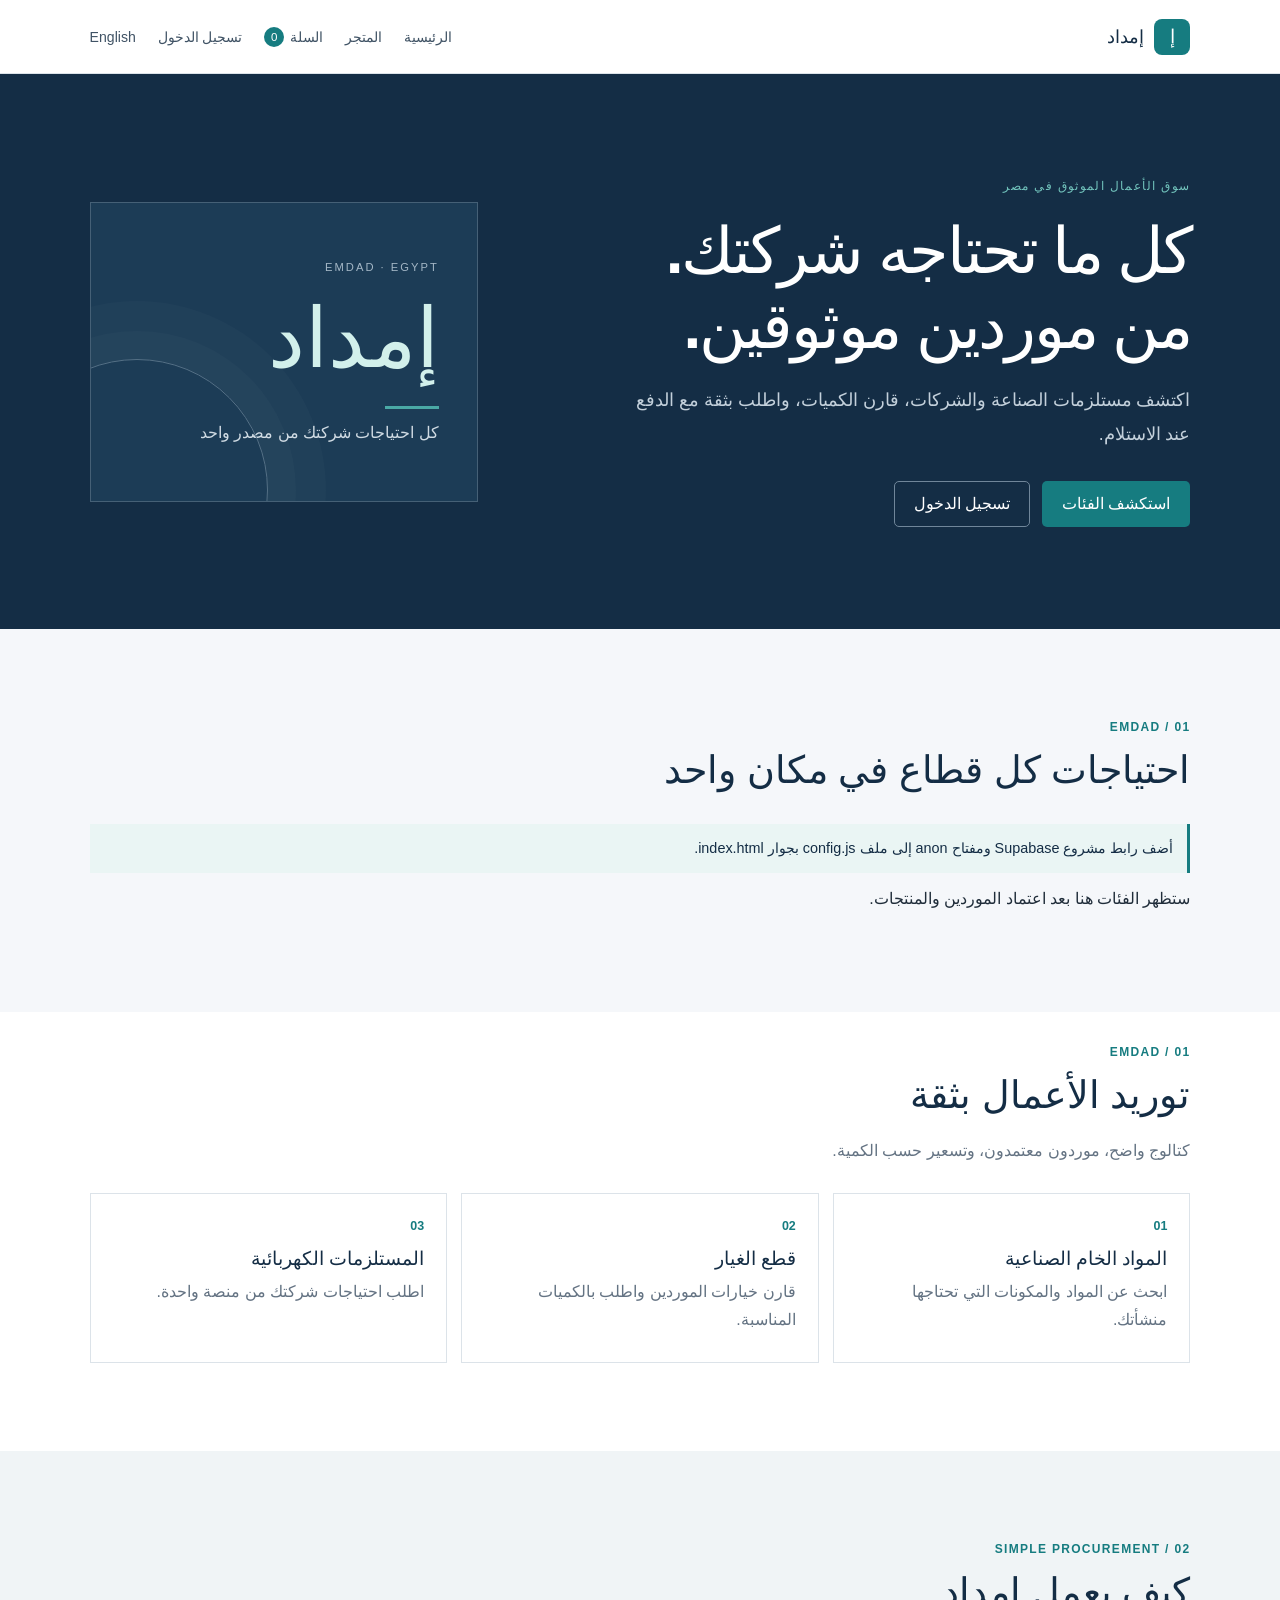
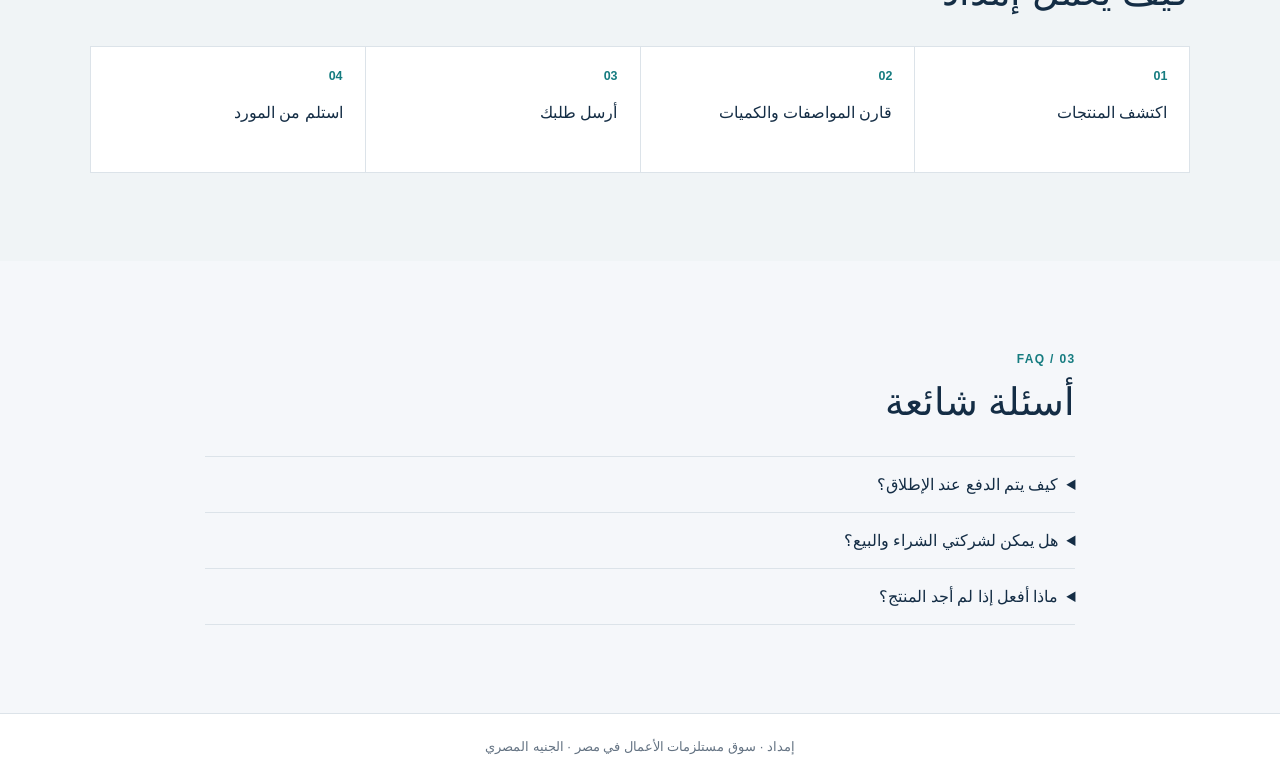
==== index.html @ 2ea776f2 "Add files via upload" ====
<!doctype html>
<html lang="ar" dir="rtl">
  <head>
    <meta charset="UTF-8">
    <meta name="viewport" content="width=device-width, initial-scale=1">
    <meta name="theme-color" content="#142d45">
    <meta name="description" content="كل احتياجات شركتك من مصدر واحد">
    <title>إمداد | EMDAD</title>
    <meta name="robots" content="index,follow,max-image-preview:large">
    <meta property="og:type" content="website">
    <meta property="og:site_name" content="إمداد | EMDAD">
    <meta property="og:title" content="إمداد | مستلزمات أعمالك من مصدر موثوق">
    <meta property="og:description" content="سوق موثوق للمستلزمات الصناعية ومستلزمات الشركات في مصر.">
    <meta property="og:locale" content="ar_EG">
    <meta name="twitter:card" content="summary">
    <link rel="canonical" href="./">
    <link rel="icon" type="image/svg+xml" href="./favicon.svg">
    <link rel="stylesheet" href="./styles.css">
    <script type="application/ld+json" id="structured-data">
      {"@context":"https://schema.org","@type":"Organization","name":"إمداد | EMDAD","description":"سوق للمستلزمات الصناعية ومستلزمات الشركات في مصر."}
    </script>
    <script type="application/ld+json">
      {"@context":"https://schema.org","@type":"FAQPage","mainEntity":[{"@type":"Question","name":"كيف يتم الدفع عند الإطلاق؟","acceptedAnswer":{"@type":"Answer","text":"الدفع عند الاستلام؛ يسجل كل مورد حالة طلبه."}},{"@type":"Question","name":"هل يمكن لشركتي الشراء والبيع؟","acceptedAnswer":{"@type":"Answer","text":"نعم، بعد التحقق من الشركة واعتماد المتجر."}},{"@type":"Question","name":"ماذا أفعل إذا لم أجد المنتج؟","acceptedAnswer":{"@type":"Answer","text":"أرسل طلب توريد خاصًا بالمواصفات والكميات المطلوبة."}}]}
    </script>
    <script src="./config.js"></script>
    <script defer src="./app.js"></script>
  </head>
  <body>
    <header class="topbar">
      <a class="brand" href="/" aria-label="إمداد">
        <span class="brand-mark">إ</span>
        <span data-i18n="brand">إمداد</span>
      </a>
      <nav aria-label="التنقل الرئيسي">
        <a href="/" data-i18n="nav_home">الرئيسية</a>
        <a href="/shop" data-i18n="nav_shop">المتجر</a>
        <a href="/cart" class="cart-link"><span data-i18n="nav_cart">السلة</span> <span id="cart-count" class="cart-count">0</span></a>
        <a id="dashboard-link" href="/dashboard" hidden data-i18n="nav_dashboard">بوابة الشركة</a>
        <a id="seller-link" href="/seller" hidden data-i18n="seller_center">مركز البائع</a>
        <a id="staff-link" href="/operations" hidden data-i18n="operations_center">إدارة العمليات</a>
        <a id="auth-link" href="/auth" data-i18n="nav_sign_in">تسجيل الدخول</a>
        <button id="signout-button" class="link-button" type="button" hidden data-i18n="nav_sign_out">تسجيل الخروج</button>
        <button id="language-button" class="link-button" type="button">English</button>
      </nav>
    </header>

    <div id="global-message" class="notice" role="status" hidden></div>

    <main>
      <section class="page" data-page="home">
        <div class="hero">
          <div class="hero-copy">
            <span class="eyebrow" data-i18n="hero_eyebrow">مستلزمات الأعمال، بطريقة أبسط</span>
            <h1 data-i18n="hero_title">وفّر احتياجات شركتك من مصدر موثوق.</h1>
            <p data-i18n="hero_body">سوق موثوق للمستلزمات الصناعية ومستلزمات الشركات في مصر.</p>
            <div class="hero-actions">
              <a class="button primary" href="#categories" data-i18n="browse_categories">استكشف الفئات</a>
              <a class="button secondary" href="/auth" data-i18n="nav_sign_in">تسجيل الدخول</a>
            </div>
          </div>
          <div class="hero-panel" aria-hidden="true">
            <span class="panel-caption">EMDAD · EGYPT</span>
            <strong>إمداد</strong>
            <span class="panel-line"></span>
            <span class="panel-copy" data-i18n="tagline">كل احتياجات شركتك من مصدر واحد</span>
          </div>
        </div>
        <section class="section" id="categories">
          <div class="section-heading">
            <span class="eyebrow">01 / EMDAD</span>
            <h2 data-i18n="categories_title">تصفح حسب الفئة</h2>
          </div>
          <p id="config-notice" class="notice" hidden></p>
          <p id="category-loading" data-i18n="categories_loading">جارٍ تحميل الفئات…</p>
          <p id="category-error" class="notice error" hidden></p>
          <p id="category-empty" hidden></p>
          <div id="category-grid" class="category-grid"></div>
        </section>
        <section class="section proof-section">
          <div class="section-heading"><span class="eyebrow">01 / EMDAD</span><h2 data-i18n="why_emdad">توريد الأعمال بثقة</h2><p data-i18n="why_emdad_body">كتالوج واضح، موردون معتمدون، وتسعير حسب الكمية.</p></div>
          <div class="value-grid">
            <article class="value-card"><span>01</span><h3 data-i18n="category_a">المواد الخام الصناعية</h3><p data-i18n="value_materials">ابحث عن المواد والمكونات التي تحتاجها منشأتك.</p></article>
            <article class="value-card"><span>02</span><h3 data-i18n="category_b">قطع الغيار</h3><p data-i18n="value_parts">قارن خيارات الموردين واطلب بالكميات المناسبة.</p></article>
            <article class="value-card"><span>03</span><h3 data-i18n="category_c">المستلزمات الكهربائية</h3><p data-i18n="value_supply">اطلب احتياجات شركتك من منصة واحدة.</p></article>
          </div>
        </section>
        <section class="section how-section">
          <div class="section-heading"><span class="eyebrow">02 / SIMPLE PROCUREMENT</span><h2 data-i18n="how_it_works">كيف يعمل إمداد</h2></div>
          <ol class="steps-grid">
            <li><span>01</span><strong data-i18n="step_browse">اكتشف المنتجات</strong></li>
            <li><span>02</span><strong data-i18n="step_compare">قارن المواصفات والكميات</strong></li>
            <li><span>03</span><strong data-i18n="step_order">أرسل طلبك</strong></li>
            <li><span>04</span><strong data-i18n="step_receive">استلم من المورد</strong></li>
          </ol>
        </section>
        <section class="section faq-section">
          <div class="section-heading"><span class="eyebrow">03 / FAQ</span><h2 data-i18n="faq_title">أسئلة شائعة</h2></div>
          <details><summary data-i18n="faq_payment_q">كيف يتم الدفع عند الإطلاق؟</summary><p data-i18n="faq_payment_a">الدفع عند الاستلام؛ يسجل كل مورد حالة طلبه.</p></details>
          <details><summary data-i18n="faq_seller_q">هل يمكن لشركتي الشراء والبيع؟</summary><p data-i18n="faq_seller_a">نعم، بعد التحقق من الشركة واعتماد المتجر.</p></details>
          <details><summary data-i18n="faq_request_q">ماذا أفعل إذا لم أجد المنتج؟</summary><p data-i18n="faq_request_a">أرسل طلب توريد خاصًا بالمواصفات والكميات المطلوبة.</p></details>
        </section>
      </section>

      <section class="page section" data-page="shop" hidden>
        <div class="section-heading shop-heading">
          <div><span class="eyebrow" data-i18n="catalog_eyebrow">سوق إمداد</span><h1 data-i18n="shop_title">مستلزمات الأعمال</h1></div>
          <p data-i18n="shop_subtitle">منتجات الموردين المعتمدين فقط. الأسعار بالجنيه المصري.</p>
        </div>
        <form id="shop-filters" class="filter-bar">
          <label class="search-field"><span data-i18n="search_label">ابحث عن منتج</span><input id="shop-query" type="search" maxlength="100" placeholder="حديد، كابلات، مضخات..."></label>
          <label><span data-i18n="category_filter">الفئة</span><select id="shop-category"><option value="" data-i18n="all_categories">كل الفئات</option></select></label>
          <label><span data-i18n="sort_label">ترتيب حسب</span><select id="shop-sort"><option value="newest" data-i18n="sort_newest">الأحدث</option><option value="price_asc" data-i18n="sort_price_asc">السعر: الأقل أولًا</option><option value="price_desc" data-i18n="sort_price_desc">السعر: الأعلى أولًا</option></select></label>
          <button class="button primary" type="submit" data-i18n="search_button">بحث</button>
        </form>
        <p id="shop-loading" class="loading-line" data-i18n="loading">جارٍ التحميل…</p>
        <p id="shop-error" class="notice error" hidden></p>
        <p id="shop-empty" class="empty-state" hidden></p>
        <div id="product-grid" class="product-grid"></div>
        <div class="pagination"><button id="shop-more" class="button secondary-dark" type="button" hidden data-i18n="load_more">عرض المزيد</button></div>
      </section>

      <section class="page section product-page" data-page="product" hidden>
        <a href="/shop" class="back-link" data-i18n="back_to_shop">العودة للمتجر</a>
        <p id="product-loading" data-i18n="loading">جارٍ التحميل…</p>
        <p id="product-error" class="notice error" hidden></p>
        <div id="product-detail"></div>
      </section>

      <section class="page section" data-page="cart" hidden>
        <div class="section-heading"><span class="eyebrow">EMDAD / 04</span><h1 data-i18n="cart_title">سلة المشتريات</h1><p data-i18n="cart_estimate_note">الأسعار المعروضة تقديرية؛ يعيد الخادم احتساب السعر والمخزون عند تأكيد الطلب.</p></div>
        <div id="cart-lines" class="cart-lines"></div>
        <div id="cart-empty" class="empty-state" hidden><p data-i18n="cart_empty">سلتك فارغة حاليًا.</p><a class="button primary" href="/shop" data-i18n="browse_products">تصفح المنتجات</a></div>
        <div id="checkout-panel" class="checkout-panel" hidden>
          <div id="cart-total" class="cart-total"></div>
          <form id="checkout-form" class="checkout-form">
            <h2 data-i18n="delivery_details">بيانات التوصيل</h2>
            <p id="checkout-auth-warning" class="notice" hidden></p>
            <label><span data-i18n="delivery_name">اسم المستلم</span><input id="delivery-name" maxlength="160" required></label>
            <label><span data-i18n="delivery_phone">رقم الهاتف</span><input id="delivery-phone" type="tel" autocomplete="tel" maxlength="30" required></label>
            <label><span data-i18n="company_city">المدينة</span><input id="delivery-city" maxlength="100" required></label>
            <label><span data-i18n="delivery_address">العنوان بالتفصيل</span><textarea id="delivery-address" minlength="5" maxlength="500" required></textarea></label>
            <button id="checkout-submit" class="button primary" type="submit" data-i18n="place_order">تأكيد الطلب بالدفع عند الاستلام</button>
            <p id="checkout-error" class="notice error" hidden></p>
          </form>
        </div>
      </section>

      <section class="page section requests-page" data-page="requests" hidden>
        <div class="section-heading"><span class="eyebrow">EMDAD / REQUESTS</span><h1 data-i18n="requests_title">طلبات التوريد الخاصة</h1><p data-i18n="requests_intro">أرسل مواصفاتك متعددة البنود، وسيتابع فريق المشتريات طلبك.</p></div>
        <form id="request-form" class="request-form">
          <label><span data-i18n="request_title_label">عنوان الطلب</span><input id="request-title" maxlength="200" required></label>
          <label><span data-i18n="request_description_label">تفاصيل وموعد التوريد</span><textarea id="request-description" minlength="10" maxlength="10000" required></textarea></label>
          <div class="section-heading compact-heading"><h2 data-i18n="request_items">بنود ومواصفات الطلب</h2></div>
          <div id="request-items" class="request-items"></div>
          <button id="add-request-item" class="button secondary-dark" type="button" data-i18n="add_request_item">إضافة بند</button>
          <label><span data-i18n="request_attachments">مرفقات اختيارية (PDF أو صورة، حتى 25 ميجابايت)</span><input id="request-files" type="file" accept=".pdf,image/png,image/jpeg,image/webp" multiple></label>
          <button id="request-submit" class="button primary" type="submit" data-i18n="submit_request">إرسال الطلب</button>
          <p id="request-error" class="notice error" hidden></p>
          <p id="request-success" class="notice success" hidden></p>
        </form>
        <div class="section-heading"><h2 data-i18n="my_requests">طلباتي السابقة</h2></div>
        <div id="request-list" class="request-list"></div>
      </section>

      <section class="page form-page" data-page="auth" hidden>
        <section class="form-card">
          <span class="eyebrow" data-i18n="brand">إمداد</span>
          <h1 data-i18n="auth_title">حساب شركتك</h1>
          <p id="auth-config-notice" class="notice" hidden></p>
          <form id="auth-form">
            <label id="name-field" hidden>
              <span data-i18n="auth_name">الاسم الكامل</span>
              <input id="auth-name" name="name" autocomplete="name" maxlength="160">
            </label>
            <label>
              <span data-i18n="auth_email">البريد الإلكتروني</span>
              <input id="auth-email" name="email" type="email" autocomplete="email" required>
            </label>
            <label>
              <span data-i18n="auth_password">كلمة المرور</span>
              <input id="auth-password" name="password" type="password" minlength="8" autocomplete="current-password" required>
            </label>
            <button id="auth-submit" class="button primary full-width" type="submit" data-i18n="auth_sign_in">تسجيل الدخول</button>
          </form>
          <p id="auth-message" class="notice success" role="status" hidden></p>
          <p id="auth-error" class="notice error" role="alert" hidden></p>
          <button id="auth-switch" class="link-button form-switch" type="button" data-i18n="auth_switch_signup">جديد في إمداد؟ أنشئ حسابًا</button>
        </section>
      </section>

      <section class="page form-page" data-page="onboarding" hidden>
        <section class="form-card">
          <span class="eyebrow">EMDAD / 02</span>
          <h1 data-i18n="onboarding_title">تسجيل شركتك</h1>
          <p class="muted" data-i18n="onboarding_body">تُحفظ بيانات الشركة بأمان. ويتولى فريق إمداد إدارة حالة التحقق.</p>
          <form id="company-form">
            <label><span data-i18n="company_name">اسم الشركة</span><input id="company-name" name="company-name" maxlength="160" required></label>
            <label><span data-i18n="company_tax_id">رقم التسجيل الضريبي المصري (اختياري)</span><input id="company-tax-id" name="tax-id" inputmode="numeric" pattern="[0-9]{9,14}"></label>
            <label><span data-i18n="company_city">المدينة</span><input id="company-city" name="city" maxlength="100" required></label>
            <button id="company-submit" class="button primary full-width" type="submit" data-i18n="onboarding_submit">حفظ الشركة</button>
          </form>
          <p id="company-error" class="notice error" role="alert" hidden></p>
        </section>
      </section>

      <section class="page section dashboard" data-page="dashboard" hidden>
        <div class="section-heading">
          <span class="eyebrow">EMDAD / 03</span>
          <h1 data-i18n="dashboard_title">بوابة الشركة</h1>
          <p data-i18n="dashboard_body">ملف شركتك وحالة التحقق.</p>
        </div>
        <p id="dashboard-loading" data-i18n="loading">جارٍ التحميل…</p>
        <p id="dashboard-error" class="notice error" hidden></p>
        <div id="company-list" class="company-list"></div>
        <div id="company-empty" class="empty-state" hidden>
          <p data-i18n="no_company">لا يوجد ملف شركة بعد.</p>
          <a class="button primary" href="/onboarding" data-i18n="create_company">تسجيل شركة</a>
        </div>
        <div class="portal-grid">
          <section class="portal-panel">
            <div class="panel-heading"><h2 data-i18n="my_orders">طلباتي</h2><a href="/requests" data-i18n="my_requests">طلبات التوريد</a></div>
            <div id="buyer-orders" class="order-list"></div>
          </section>
          <section class="portal-panel">
            <div class="panel-heading"><h2 data-i18n="become_seller">ابدأ البيع</h2><a href="/seller" data-i18n="seller_center">مركز البائع</a></div>
            <p class="muted" data-i18n="seller_apply_note">يجب التحقق من الشركة قبل تفعيل المتجر.</p>
          </section>
        </div>
      </section>

      <section class="page section seller-page" data-page="seller" hidden>
        <div class="section-heading"><span class="eyebrow">EMDAD / SELLER</span><h1 data-i18n="seller_center">مركز البائع</h1><p data-i18n="seller_intro">أدر منتجات متجرك وطلبات عملائك.</p></div>
        <p id="seller-error" class="notice error" hidden></p>
        <div id="seller-apply-panel" class="form-card seller-apply">
          <h2 data-i18n="become_seller">ابدأ البيع</h2>
          <label><span data-i18n="select_company">الشركة المعتمدة</span><select id="seller-company" required></select></label>
          <label><span data-i18n="store_name">اسم المتجر</span><input id="seller-store-name" maxlength="160"></label>
          <label><span data-i18n="store_description">نبذة عن المتجر</span><textarea id="seller-store-description" maxlength="3000"></textarea></label>
          <button id="seller-apply" class="button primary" type="button" data-i18n="apply_seller">تقديم طلب متجر</button>
        </div>
        <div id="seller-workspace" hidden>
          <div class="seller-tabs">
            <button class="tab-button active" data-seller-tab="products" type="button" data-i18n="seller_products">المنتجات</button>
            <button class="tab-button" data-seller-tab="orders" type="button" data-i18n="seller_orders">الطلبات</button>
          </div>
          <section id="seller-products-panel">
            <div class="panel-heading"><h2 data-i18n="seller_products">المنتجات</h2><button id="new-product" class="button primary" type="button" data-i18n="add_product">إضافة منتج</button></div>
            <div id="seller-products" class="seller-product-list"></div>
            <form id="product-form" class="product-form" hidden>
              <input id="edit-product-id" type="hidden">
              <h3 data-i18n="product_form_title">بيانات المنتج</h3>
              <div class="form-grid">
                <label><span data-i18n="product_name_ar">اسم المنتج بالعربية</span><input id="product-name-ar" maxlength="200" required></label>
                <label><span data-i18n="product_name_en">Product name in English</span><input id="product-name-en" maxlength="200" required></label>
                <label><span data-i18n="category_filter">الفئة</span><select id="product-category" required></select></label>
                <label><span data-i18n="product_brand">العلامة التجارية</span><input id="product-brand" maxlength="120"></label>
                <label><span data-i18n="product_sku">SKU</span><input id="product-sku" maxlength="100"></label>
                <label><span data-i18n="product_unit">وحدة البيع</span><input id="product-unit" maxlength="40" value="قطعة" required></label>
                <label><span data-i18n="product_price">سعر الوحدة (ج.م)</span><input id="product-price" type="number" min="0.01" step="0.01" required></label>
                <label><span data-i18n="product_min_qty">الحد الأدنى للطلب</span><input id="product-min-qty" type="number" min="1" step="1" value="1" required></label>
                <label><span data-i18n="product_stock">المخزون</span><input id="product-stock" type="number" min="0" step="1" required></label>
                <label><span data-i18n="product_shipping">الشحن لكل بند (ج.م)</span><input id="product-shipping" type="number" min="0" step="0.01" value="0" required></label>
                <label><span data-i18n="product_vat">ضريبة القيمة المضافة</span><select id="product-vat"><option value="14">14%</option><option value="0">0%</option></select></label>
                <label class="span-two"><span data-i18n="product_images">صور المنتج (حتى 8 صور، PNG/JPG/WebP، 5 ميجابايت للصورة)</span><input id="product-images" type="file" accept="image/png,image/jpeg,image/webp" multiple></label>
                <label class="span-two"><span data-i18n="product_description_ar">الوصف بالعربية</span><textarea id="product-description-ar" maxlength="10000"></textarea></label>
                <label class="span-two"><span data-i18n="product_description_en">Description in English</span><textarea id="product-description-en" maxlength="10000"></textarea></label>
                <label class="span-two"><span data-i18n="product_specs">المواصفات (سطر لكل خاصية: الاسم: القيمة)</span><textarea id="product-specs"></textarea></label>
                <label class="span-two"><span data-i18n="product_tiers">أسعار الكميات (كل سطر: الحد الأدنى، السعر)</span><textarea id="product-tiers" placeholder="100, 45"></textarea></label>
              </div>
              <p id="commission-hint" class="notice"></p>
              <div class="hero-actions"><button class="button primary" type="submit" data-i18n="save_product">حفظ المنتج</button><button id="cancel-product" class="button secondary-dark" type="button" data-i18n="cancel">إلغاء</button></div>
              <p id="product-save-error" class="notice error" hidden></p>
            </form>
          </section>
          <section id="seller-orders-panel" hidden><h2 data-i18n="seller_orders">الطلبات</h2><div id="seller-orders" class="order-list"></div></section>
        </div>
      </section>

      <section class="page section operations-page" data-page="operations" hidden>
        <div class="section-heading"><span class="eyebrow">EMDAD / OPERATIONS</span><h1 data-i18n="operations_center">إدارة العمليات</h1><p data-i18n="operations_intro">أدوات العمل حسب صلاحيات حسابك.</p></div>
        <p id="operations-error" class="notice error" hidden></p>
        <div class="seller-tabs operations-tabs">
          <button class="tab-button active" data-operations-tab="requests" type="button" data-i18n="requests_title">طلبات التوريد الخاصة</button>
          <button class="tab-button" data-operations-tab="products" type="button" data-i18n="product_reviews">مراجعة المنتجات</button>
          <button class="tab-button" data-operations-tab="sellers" type="button" data-i18n="seller_applications">طلبات البائعين</button>
          <button class="tab-button" data-operations-tab="companies" type="button" data-i18n="company_verification">التحقق من الشركات</button>
          <button id="categories-operations-tab" class="tab-button" data-operations-tab="categories" type="button" data-i18n="manage_categories">إدارة الفئات</button>
          <button id="users-operations-tab" class="tab-button" data-operations-tab="users" type="button" data-i18n="manage_users">إدارة المستخدمين</button>
          <button id="finance-operations-tab" class="tab-button" data-operations-tab="finance" type="button" data-i18n="finance_settlement">تسوية العمولات</button>
        </div>
        <div id="operations-content" class="operations-content"></div>
      </section>
    </main>

    <footer data-i18n="footer_note">للأعمال في مصر · الجنيه المصري</footer>
  </body>
</html>
---- styles.css ----
@font-face {
  font-family: "EMDAD Arabic";
  src: local("IBM Plex Sans Arabic"), local("Cairo"), local("Tahoma");
  font-display: swap;
}

:root {
  font-family: "EMDAD Arabic", "Segoe UI", Tahoma, Arial, sans-serif;
  color: #202d3a;
  background: #f5f7fa;
  font-synthesis: none;
  text-rendering: optimizeLegibility;
  --navy: #142d45;
  --navy-soft: #1c3c56;
  --teal: #167c80;
  --teal-dark: #11696c;
  --teal-pale: #eaf5f4;
  --muted: #647383;
  --line: #dce3e9;
  --white: #fff;
  --success: #18865b;
  --warning: #d99a32;
  --error: #d9534f;
  --page-gutter: clamp(20px, 7vw, 104px);
}

* { box-sizing: border-box; }
html { scroll-behavior: smooth; }
body { margin: 0; min-width: 320px; min-height: 100vh; }
body, input, select, textarea, button { font-family: inherit; }
a { color: inherit; text-decoration: none; }
button, input, select, textarea { font-size: inherit; }
button, a, input, select, textarea { -webkit-tap-highlight-color: transparent; }
[hidden] { display: none !important; }
img { max-width: 100%; }
:focus-visible { outline: 3px solid var(--warning); outline-offset: 3px; }
::selection { color: #fff; background: var(--teal); }

.topbar {
  position: sticky;
  z-index: 20;
  top: 0;
  min-height: 74px;
  padding-inline: var(--page-gutter);
  display: flex;
  align-items: center;
  justify-content: space-between;
  gap: 20px;
  background: rgb(255 255 255 / 96%);
  border-bottom: 1px solid var(--line);
  backdrop-filter: blur(12px);
}
.brand { display: inline-flex; flex: 0 0 auto; align-items: center; gap: 10px; color: var(--navy); font-size: 1.15rem; font-weight: 700; }
.brand-mark { width: 36px; height: 36px; display: grid; place-items: center; border-radius: 8px; color: var(--white); background: var(--teal); font-size: 1.2rem; }
.topbar nav { display: flex; align-items: center; justify-content: flex-end; gap: clamp(10px, 1.7vw, 24px); color: #405365; font-size: .88rem; }
.topbar nav > a, .link-button { transition: color .18s ease; }
.topbar nav > a:hover, .link-button:hover { color: var(--teal); }
.topbar nav > a[hidden] { display: none; }
.link-button { border: 0; padding: 5px 0; background: transparent; color: inherit; cursor: pointer; }
.cart-link { display: inline-flex; align-items: center; gap: 6px; }
.cart-count { min-width: 20px; height: 20px; display: inline-grid; place-items: center; border-radius: 50%; padding-inline: 5px; color: #fff; background: var(--teal); font-size: .72rem; }

.hero {
  min-height: 510px;
  padding: clamp(58px, 8vw, 112px) var(--page-gutter);
  display: grid;
  grid-template-columns: minmax(0, 1.1fr) minmax(250px, .7fr);
  align-items: center;
  gap: clamp(40px, 8vw, 120px);
  color: #fff;
  background: var(--navy);
}
.hero-copy { max-width: 730px; }
.eyebrow { color: var(--teal); font-size: .75rem; font-weight: 700; letter-spacing: .11em; }
.hero .eyebrow { color: #72c4bd; }
.hero h1 { max-width: 720px; margin: 20px 0; font-size: clamp(2.4rem, 5vw, 4.65rem); line-height: 1.17; letter-spacing: -.035em; }
.hero-copy > p { max-width: 570px; margin: 0; color: #c3d0db; font-size: 1.1rem; line-height: 1.9; }
.hero-actions { display: flex; flex-wrap: wrap; align-items: center; gap: 12px; margin-top: 30px; }
.button { min-height: 46px; display: inline-flex; align-items: center; justify-content: center; border: 1px solid transparent; border-radius: 5px; padding: 0 19px; font-weight: 650; cursor: pointer; transition: background .18s ease, border-color .18s ease, transform .18s ease; }
.button:hover:not(:disabled) { transform: translateY(-1px); }
.button:disabled { opacity: .55; cursor: not-allowed; }
.button.primary { color: #fff; background: var(--teal); }
.button.primary:hover:not(:disabled) { background: var(--teal-dark); }
.button.secondary { color: #fff; border-color: #70869a; background: transparent; }
.button.secondary:hover { border-color: #fff; }
.button.secondary-dark { color: var(--navy); border-color: #b7c4ce; background: #fff; }
.button.secondary-dark:hover { border-color: var(--teal); color: var(--teal); }
.full-width { width: 100%; }
.hero-panel { min-height: 300px; position: relative; overflow: hidden; display: flex; flex-direction: column; justify-content: center; align-items: flex-start; padding: 38px; border: 1px solid #456076; background: var(--navy-soft); }
.hero-panel::after { position: absolute; inset-inline-end: -85px; bottom: -120px; width: 260px; height: 260px; border: 1px solid #547085; border-radius: 50%; content: ""; box-shadow: 0 0 0 28px rgb(255 255 255 / 2%), 0 0 0 58px rgb(255 255 255 / 2%); }
.panel-caption { color: #a4b7c6; font-size: .7rem; letter-spacing: .18em; }
.hero-panel strong { margin-top: 24px; color: #d2f0eb; font-size: clamp(3.2rem, 7vw, 5.2rem); line-height: 1; }
.panel-line { width: 54px; height: 3px; margin: 26px 0 14px; background: #4aa9a5; }
.panel-copy { color: #d0dbe3; }

.section { padding: clamp(58px, 7vw, 88px) var(--page-gutter); }
.section-heading { margin-bottom: 28px; }
.section-heading h1, .section-heading h2 { margin: 9px 0; color: var(--navy); font-size: clamp(1.7rem, 3vw, 2.45rem); line-height: 1.35; }
.section-heading p { max-width: 720px; color: var(--muted); line-height: 1.8; }
.category-grid, .value-grid, .product-grid { display: grid; grid-template-columns: repeat(4, minmax(0, 1fr)); gap: 14px; }
.category-card { min-height: 150px; position: relative; display: flex; flex-direction: column; justify-content: space-between; padding: 21px; border: 1px solid var(--line); background: #fff; transition: border-color .2s ease, transform .2s ease, box-shadow .2s ease; }
.category-card:hover { transform: translateY(-3px); border-color: #8db9b6; box-shadow: 0 10px 24px rgb(20 45 69 / 7%); }
.category-index { color: var(--teal); font-size: .75rem; font-weight: 700; }
.category-card h3 { max-width: 85%; margin: 18px 0 0; font-size: 1rem; line-height: 1.6; }
.category-arrow { position: absolute; inset-inline-end: 20px; bottom: 20px; color: var(--muted); }
.proof-section { padding-top: 30px; background: #fff; }
.value-grid { grid-template-columns: repeat(3, minmax(0, 1fr)); }
.value-card { min-height: 170px; padding: 22px; border: 1px solid var(--line); }
.value-card > span, .steps-grid li > span { color: var(--teal); font-size: .78rem; font-weight: 700; }
.value-card h3 { margin: 14px 0 8px; color: var(--navy); }
.value-card p { margin: 0; color: var(--muted); line-height: 1.7; }
.how-section { background: #f0f4f6; }
.steps-grid { display: grid; grid-template-columns: repeat(4, minmax(0, 1fr)); gap: 1px; margin: 0; padding: 0; list-style: none; background: var(--line); border: 1px solid var(--line); }
.steps-grid li { min-height: 125px; display: flex; flex-direction: column; gap: 18px; padding: 22px; background: #fff; }
.steps-grid li strong { color: var(--navy); line-height: 1.5; }
.faq-section { max-width: 1050px; margin-inline: auto; }
.faq-section details { border-top: 1px solid var(--line); padding: 18px 0; }
.faq-section details:last-child { border-bottom: 1px solid var(--line); }
.faq-section summary { color: var(--navy); font-weight: 650; cursor: pointer; }
.faq-section details p { color: var(--muted); line-height: 1.8; }

.form-page { min-height: calc(100vh - 150px); display: grid; place-items: center; padding: 52px 20px; }
.form-card { width: min(100%, 500px); padding: clamp(25px, 5vw, 44px); border: 1px solid var(--line); background: #fff; box-shadow: 0 14px 44px rgb(20 45 69 / 5%); }
.form-card h1 { margin: 10px 0 20px; color: var(--navy); font-size: 1.9rem; }
.form-card h2 { color: var(--navy); }
.form-card form, .checkout-form { display: grid; gap: 17px; margin-top: 22px; }
.form-card label, .checkout-form label, .request-form label, .product-form label, .seller-apply label { display: grid; gap: 7px; color: #34485a; font-size: .9rem; font-weight: 550; }
input, select, textarea { width: 100%; min-height: 44px; border: 1px solid #bdc9d2; border-radius: 4px; padding: 9px 11px; color: var(--navy); background: #fff; }
textarea { min-height: 105px; resize: vertical; }
input:focus, select:focus, textarea:focus { border-color: var(--teal); outline-color: #b17c1e; }
input[type="file"] { min-height: auto; padding: 10px; }
.form-switch { margin-top: 20px; color: var(--teal); font-weight: 650; }
.muted { color: var(--muted); line-height: 1.75; }
.notice { margin: 16px 0; border-inline-start: 3px solid var(--teal); padding: 12px 14px; color: var(--navy); background: var(--teal-pale); font-size: .9rem; line-height: 1.7; }
.notice.error { border-color: var(--error); color: #842d2a; background: #fff0ef; }
.notice.success { border-color: var(--success); color: #165c42; background: #edf8f1; }

.shop-heading { display: flex; align-items: flex-end; justify-content: space-between; gap: 24px; }
.shop-heading h1 { margin-bottom: 0; }
.shop-heading p { margin: 0 0 6px; }
.filter-bar { display: grid; grid-template-columns: minmax(220px, 2fr) minmax(180px, 1fr) minmax(165px, 1fr) auto; align-items: end; gap: 12px; margin: 28px 0 24px; padding: 16px; border: 1px solid var(--line); background: #fff; }
.filter-bar label, .cart-line label { display: grid; gap: 6px; color: #405365; font-size: .8rem; font-weight: 600; }
.loading-line { color: var(--muted); }
.product-grid { grid-template-columns: repeat(4, minmax(0, 1fr)); gap: 16px; }
.product-card { overflow: hidden; display: flex; flex-direction: column; border: 1px solid var(--line); background: #fff; transition: transform .2s ease, box-shadow .2s ease; }
.product-card:hover { transform: translateY(-3px); box-shadow: 0 12px 26px rgb(20 45 69 / 8%); }
.product-image { height: 200px; position: relative; display: grid; place-items: center; overflow: hidden; background: #eaf0f3; }
.product-image img { width: 100%; height: 100%; object-fit: cover; transition: transform .3s ease; }
.product-card:hover .product-image img { transform: scale(1.025); }
.product-placeholder { display: grid; place-items: center; color: #72909f; background: #eaf0f3; font-size: 1.6rem; font-weight: 700; }
.product-image .product-placeholder { width: 100%; height: 100%; }
.product-tag { position: absolute; inset-block-start: 12px; inset-inline-start: 12px; border-radius: 2px; padding: 5px 9px; color: #842d2a; background: #fff0ef; font-size: .73rem; }
.product-card-body { display: flex; flex: 1; flex-direction: column; align-items: flex-start; padding: 16px; }
.product-vendor { color: var(--teal); font-size: .75rem; font-weight: 650; }
.product-card h2 { margin: 8px 0 12px; color: var(--navy); font-size: 1rem; line-height: 1.55; }
.product-price { margin: auto 0 4px; color: var(--navy); font-size: 1.1rem; font-weight: 750; }
.product-price small, .detail-price small { color: var(--muted); font-size: .78rem; font-weight: 450; }
.product-card-meta { color: var(--muted); font-size: .78rem; }
.text-link, .back-link { color: var(--teal); font-size: .85rem; font-weight: 650; }
.pagination { display: flex; justify-content: center; padding-top: 32px; }

.product-page { min-height: 70vh; }
.product-detail-layout { display: grid; grid-template-columns: minmax(0, 1.1fr) minmax(300px, .9fr); gap: clamp(28px, 5vw, 68px); margin-top: 25px; }
.product-gallery { display: grid; grid-template-columns: repeat(2, minmax(0, 1fr)); align-content: start; gap: 12px; }
.detail-image { width: 100%; min-height: 250px; aspect-ratio: 1.15; object-fit: cover; background: #eaf0f3; }
.product-gallery .detail-image:first-child:nth-last-child(odd) { grid-column: span 2; aspect-ratio: 1.7; }
.product-gallery .product-placeholder { width: 100%; min-height: 400px; grid-column: span 2; }
.product-detail-info { align-self: start; padding: clamp(20px, 3vw, 34px); border: 1px solid var(--line); background: #fff; }
.product-detail-info h1 { margin: 10px 0; color: var(--navy); font-size: clamp(1.8rem, 3vw, 2.7rem); line-height: 1.3; }
.detail-price { margin: 14px 0; color: var(--navy); font-size: 1.55rem; font-weight: 750; }
.product-detail-info > p { color: #45596a; line-height: 1.7; }
.quantity-control { display: grid; gap: 7px; margin: 18px 0; color: var(--navy); font-weight: 600; }
.quantity-control input { max-width: 180px; }
.estimate-box { display: flex; align-items: center; justify-content: space-between; gap: 14px; margin-bottom: 15px; padding: 14px; background: #f0f4f6; }
.estimate-box strong { color: var(--navy); }
.quote-button { margin-top: 10px; }
.estimate-disclaimer { color: var(--muted) !important; font-size: .78rem; }
.detail-description { max-width: 900px; margin: 55px auto 0; }
.detail-description h2 { margin: 26px 0 10px; color: var(--navy); }
.detail-description p { color: #45596a; line-height: 1.9; white-space: pre-line; }
.data-table { width: 100%; border-collapse: collapse; background: #fff; }
.data-table th, .data-table td { border: 1px solid var(--line); padding: 12px; text-align: start; }
.data-table th { color: var(--navy); background: #f4f7f8; }

.cart-lines { display: grid; gap: 10px; }
.cart-line { display: grid; grid-template-columns: minmax(170px, 2fr) minmax(100px, .6fr) minmax(100px, .8fr) auto; align-items: center; gap: 18px; padding: 17px; border: 1px solid var(--line); background: #fff; }
.cart-line-info { display: grid; gap: 5px; }
.cart-line-info strong { color: var(--navy); }
.cart-line-info span, .cart-line-info small { color: var(--muted); font-size: .8rem; }
.cart-line input { max-width: 105px; }
.remove-button { color: #a43c36; font-size: .83rem; }
.checkout-panel { display: grid; grid-template-columns: minmax(220px, .85fr) minmax(300px, 1.15fr); gap: 30px; margin-top: 26px; }
.cart-total, .checkout-form { align-self: start; padding: 23px; border: 1px solid var(--line); background: #fff; }
.cart-total p { display: flex; justify-content: space-between; gap: 12px; margin: 0; padding: 13px 0; border-bottom: 1px solid var(--line); }
.cart-total p:last-child { border: 0; }
.total-row { color: var(--navy); font-size: 1.1rem; }
.checkout-form h2 { margin: 0; color: var(--navy); }
.empty-state { padding: 28px; border: 1px dashed #aebdc8; background: #fff; }

.dashboard { min-height: 70vh; }
.company-list, .order-list, .seller-product-list, .request-list { display: grid; gap: 12px; }
.company-card, .order-card, .seller-product-row, .request-card { display: flex; align-items: center; justify-content: space-between; gap: 16px; padding: 20px; border: 1px solid var(--line); background: #fff; }
.company-card h2, .order-card h2, .seller-product-row h3 { margin: 0; color: var(--navy); font-size: 1.05rem; }
.company-card p, .seller-product-row p { margin: 6px 0 0; color: var(--muted); }
.status { display: inline-flex; align-items: center; border-radius: 3px; padding: 6px 10px; color: #765114; background: #fff4d8; font-size: .78rem; white-space: nowrap; }
.status-verified, .status-delivered { color: #165c42; background: #e4f4eb; }
.status-rejected, .status-suspended, .status-cancelled { color: #842d2a; background: #fff0ef; }
.portal-grid { display: grid; grid-template-columns: minmax(0, 1.2fr) minmax(250px, .8fr); gap: 16px; margin-top: 40px; }
.portal-panel { padding: 22px; border: 1px solid var(--line); background: #fff; }
.panel-heading { display: flex; align-items: center; justify-content: space-between; gap: 16px; margin-bottom: 16px; }
.panel-heading h2 { margin: 0; color: var(--navy); font-size: 1.15rem; }
.panel-heading a { color: var(--teal); font-size: .85rem; }
.order-card { flex-wrap: wrap; }
.order-card > div:first-child { display: grid; gap: 8px; }
.order-card p { color: var(--muted); line-height: 1.7; }

.requests-page, .seller-page, .operations-page { min-height: 75vh; }
.request-form, .product-form { display: grid; gap: 16px; max-width: 900px; padding: clamp(18px, 3vw, 28px); border: 1px solid var(--line); background: #fff; }
.request-items { display: grid; gap: 12px; }
.request-item-row { display: grid; grid-template-columns: 2fr 1fr 1fr auto; align-items: end; gap: 12px; padding: 14px; border: 1px solid var(--line); background: #f8fafb; }
.compact-heading { margin: 0; }
.compact-heading h2 { font-size: 1.3rem; }
.request-tracking { display: block; margin-top: 5px; color: var(--muted); font-size: .8rem; }
.seller-apply { display: grid; gap: 16px; margin-bottom: 25px; }
.seller-tabs { display: flex; gap: 6px; margin: 25px 0 18px; border-bottom: 1px solid var(--line); }
.tab-button { margin-bottom: -1px; border: 0; border-bottom: 2px solid transparent; padding: 12px 16px; color: var(--muted); background: transparent; cursor: pointer; }
.tab-button.active { border-bottom-color: var(--teal); color: var(--teal); font-weight: 700; }
.seller-product-row { flex-wrap: wrap; }
.product-form { max-width: 100%; margin-top: 20px; }
.product-form h3 { margin: 0; color: var(--navy); }
.form-grid { display: grid; grid-template-columns: repeat(2, minmax(0, 1fr)); gap: 15px; }
.span-two { grid-column: span 2; }
.operations-tabs { flex-wrap: wrap; }
.operations-card { display: grid; gap: 14px; margin: 12px 0; padding: 20px; border: 1px solid var(--line); background: #fff; }
.operations-card h2 { margin: 0; color: var(--navy); font-size: 1.05rem; }
.operations-card > p { color: #46596a; line-height: 1.8; white-space: pre-line; }
.operations-card label { display: grid; gap: 6px; color: var(--navy); font-size: .85rem; font-weight: 600; }
.operation-row { display: flex; align-items: center; justify-content: space-between; }
.urgent-control { display: inline-flex !important; align-items: center; gap: 7px !important; }
.urgent-control input { width: 18px; min-height: 18px; }
.operations-content { max-width: 1100px; }

footer { padding: 25px var(--page-gutter); border-top: 1px solid var(--line); color: var(--muted); background: #fff; text-align: center; font-size: .82rem; }

@media (max-width: 1020px) {
  .topbar { align-items: flex-start; padding-block: 14px; }
  .topbar nav { flex-wrap: wrap; gap: 10px 16px; }
  .product-grid { grid-template-columns: repeat(3, minmax(0, 1fr)); }
  .category-grid { grid-template-columns: repeat(3, minmax(0, 1fr)); }
  .filter-bar { grid-template-columns: repeat(2, minmax(0, 1fr)); }
}
@media (max-width: 720px) {
  .topbar { position: relative; flex-direction: column; gap: 12px; }
  .topbar nav { justify-content: flex-start; font-size: .82rem; }
  .hero { min-height: auto; grid-template-columns: 1fr; }
  .hero-panel { min-height: 210px; }
  .category-grid, .product-grid { grid-template-columns: repeat(2, minmax(0, 1fr)); }
  .value-grid, .steps-grid { grid-template-columns: repeat(2, minmax(0, 1fr)); }
  .shop-heading { align-items: flex-start; flex-direction: column; gap: 4px; }
  .product-detail-layout { grid-template-columns: 1fr; }
  .product-gallery .product-placeholder { min-height: 260px; }
  .checkout-panel, .portal-grid { grid-template-columns: 1fr; }
  .cart-line { grid-template-columns: minmax(130px, 1fr) auto; }
  .cart-line > strong { grid-column: 1; }
  .cart-line .remove-button { grid-column: 2; grid-row: 2; }
  .request-item-row { grid-template-columns: 1fr 1fr; }
  .request-item-row .span-two { grid-column: span 2; }
}
@media (max-width: 440px) {
  .category-grid, .product-grid, .value-grid, .steps-grid, .filter-bar, .form-grid { grid-template-columns: 1fr; }
  .span-two { grid-column: auto; }
  .hero h1 { font-size: 2.35rem; }
  .product-image { height: 180px; }
  .company-card { align-items: flex-start; flex-direction: column; }
  .operation-row { align-items: flex-start; flex-direction: column; }
}
@media (prefers-reduced-motion: reduce) {
  *, *::before, *::after { scroll-behavior: auto !important; transition-duration: .01ms !important; animation-duration: .01ms !important; }
}
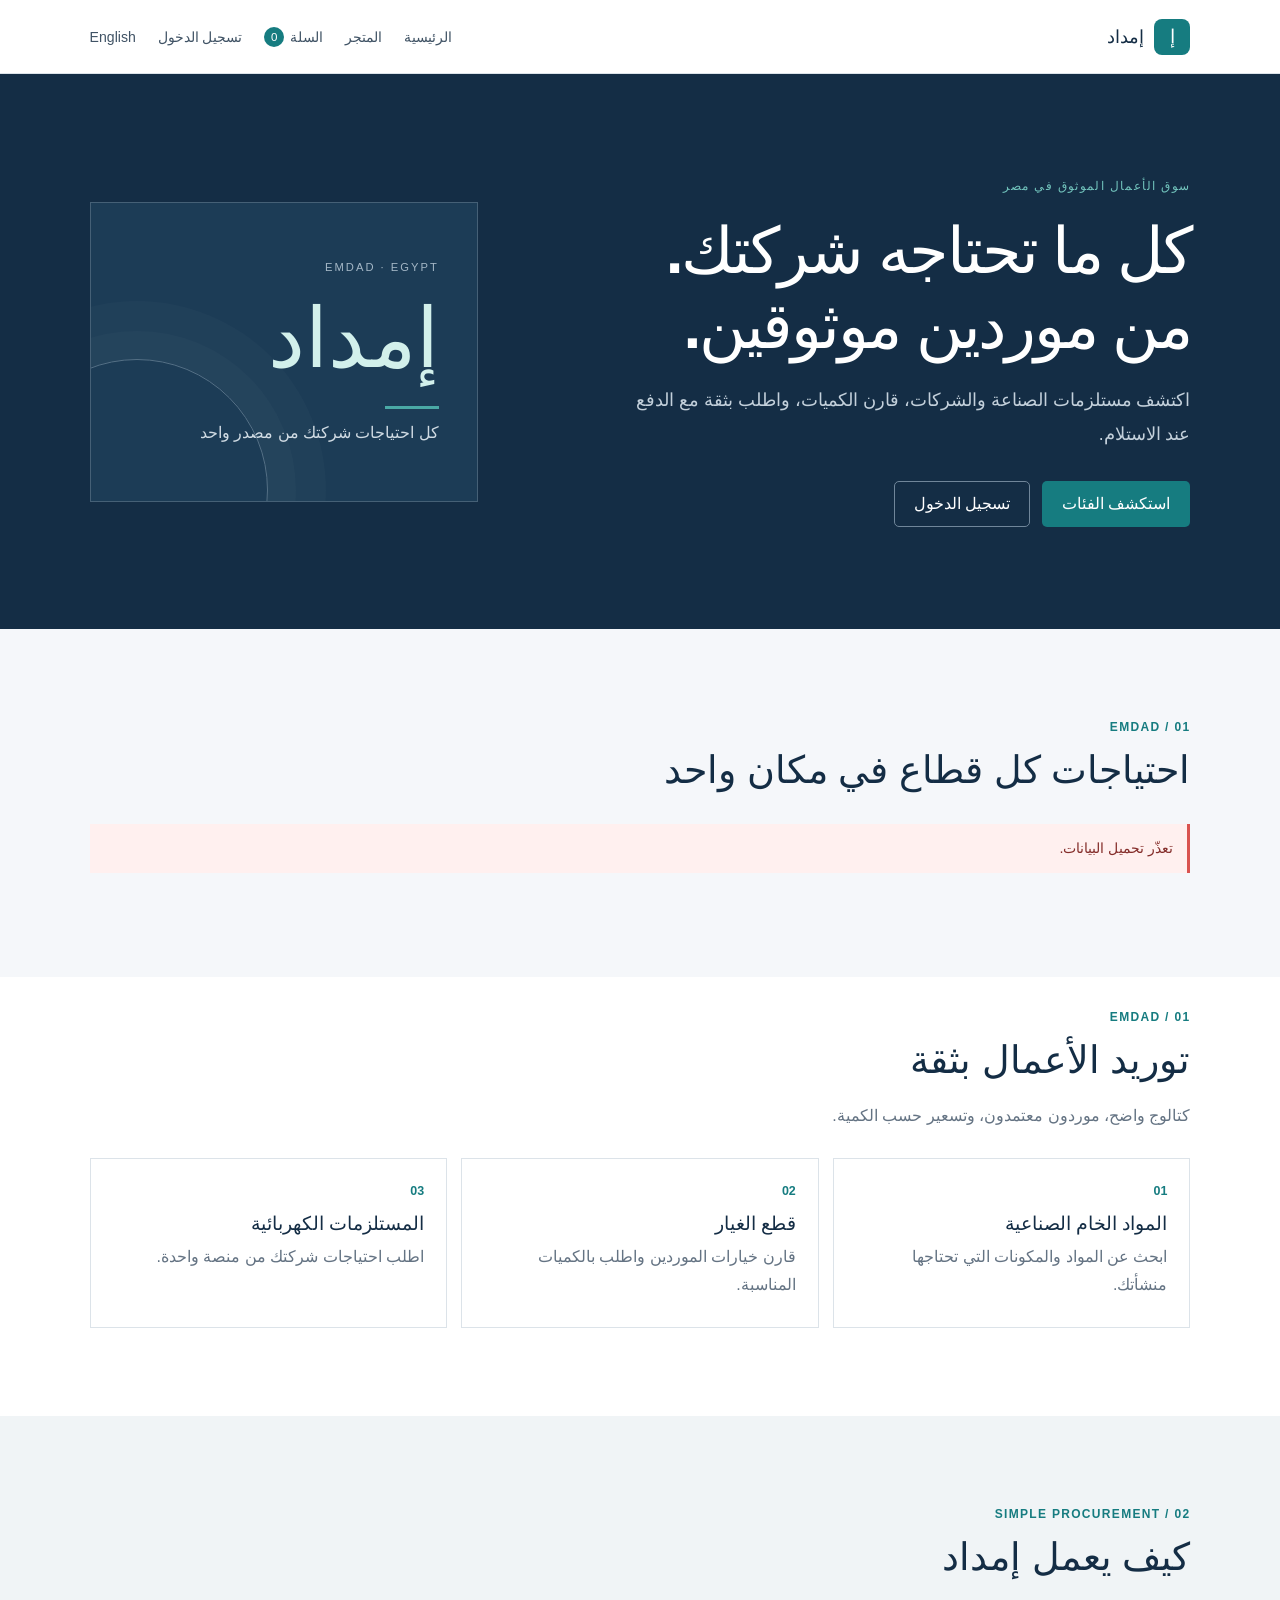
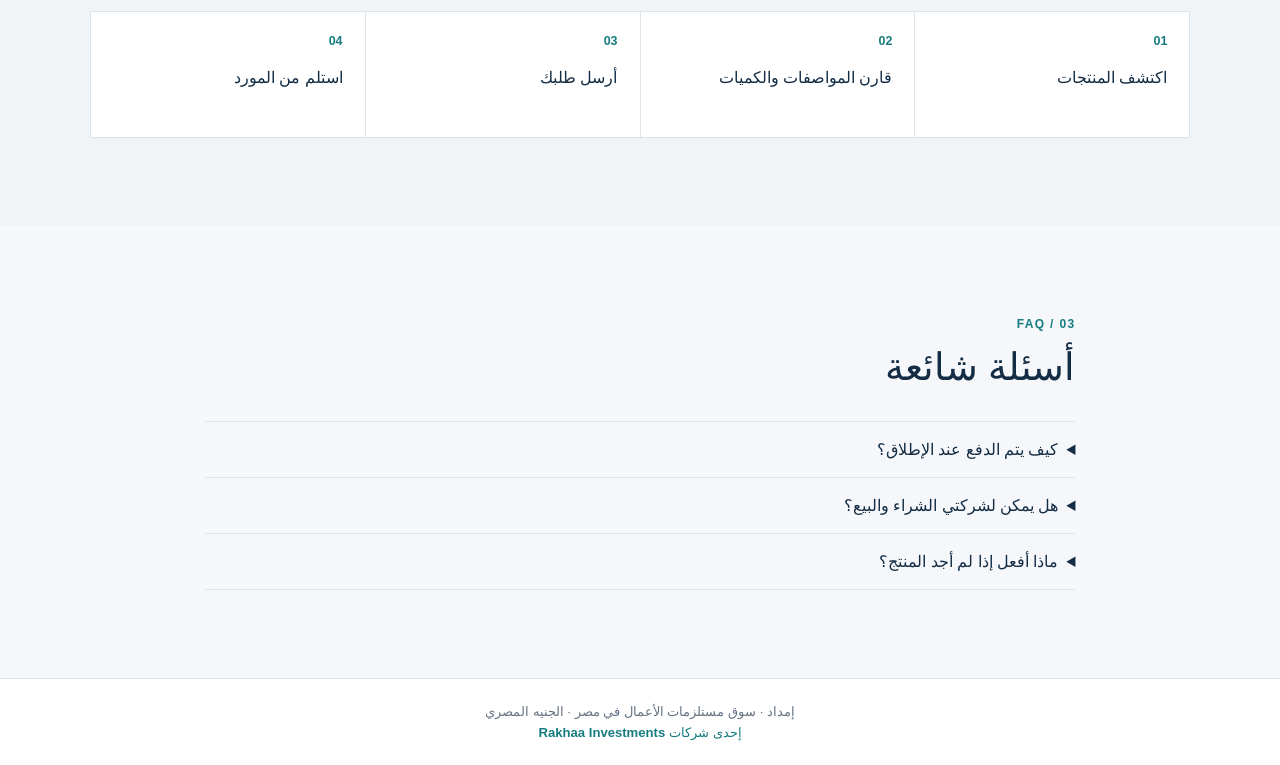
==== commit 68e9e35b: "Add files via upload" ====
--- a/index.html
+++ b/index.html
@@ -15,15 +15,15 @@
     <meta name="twitter:card" content="summary">
     <link rel="canonical" href="./">
     <link rel="icon" type="image/svg+xml" href="./favicon.svg">
-    <link rel="stylesheet" href="./styles.css">
+    <link rel="stylesheet" href="./styles.css?v=3">
     <script type="application/ld+json" id="structured-data">
-      {"@context":"https://schema.org","@type":"Organization","name":"إمداد | EMDAD","description":"سوق للمستلزمات الصناعية ومستلزمات الشركات في مصر."}
+      {"@context":"https://schema.org","@type":"Organization","name":"إمداد | EMDAD","parentOrganization":{"@type":"Organization","name":"Rakhaa Investments","url":"https://rakhaa-investments.com"},"description":"سوق للمستلزمات الصناعية ومستلزمات الشركات في مصر."}
     </script>
     <script type="application/ld+json">
       {"@context":"https://schema.org","@type":"FAQPage","mainEntity":[{"@type":"Question","name":"كيف يتم الدفع عند الإطلاق؟","acceptedAnswer":{"@type":"Answer","text":"الدفع عند الاستلام؛ يسجل كل مورد حالة طلبه."}},{"@type":"Question","name":"هل يمكن لشركتي الشراء والبيع؟","acceptedAnswer":{"@type":"Answer","text":"نعم، بعد التحقق من الشركة واعتماد المتجر."}},{"@type":"Question","name":"ماذا أفعل إذا لم أجد المنتج؟","acceptedAnswer":{"@type":"Answer","text":"أرسل طلب توريد خاصًا بالمواصفات والكميات المطلوبة."}}]}
     </script>
-    <script src="./config.js"></script>
-    <script defer src="./app.js"></script>
+    <script src="./config.js?v=3"></script>
+    <script defer src="./app.js?v=3"></script>
   </head>
   <body>
     <header class="topbar">
@@ -182,6 +182,11 @@
             </label>
             <button id="auth-submit" class="button primary full-width" type="submit" data-i18n="auth_sign_in">تسجيل الدخول</button>
           </form>
+          <div class="auth-divider"><span data-i18n="auth_or">أو</span></div>
+          <button id="google-signin" class="button secondary-dark full-width google-button" type="button">
+            <svg width="18" height="18" viewBox="0 0 48 48" aria-hidden="true" focusable="false"><path fill="#EA4335" d="M24 9.5c3.54 0 6.71 1.22 9.21 3.6l6.85-6.85C35.9 2.38 30.47 0 24 0 14.62 0 6.51 5.38 2.56 13.22l7.98 6.19C12.43 13.72 17.74 9.5 24 9.5z"/><path fill="#4285F4" d="M46.98 24.55c0-1.57-.15-3.09-.38-4.55H24v9.02h12.94c-.58 2.96-2.26 5.48-4.78 7.18l7.73 6c4.51-4.18 7.09-10.36 7.09-17.65z"/><path fill="#FBBC05" d="M10.53 28.59c-.48-1.45-.76-2.99-.76-4.59s.27-3.14.76-4.59l-7.98-6.19C.92 16.46 0 20.12 0 24c0 3.88.92 7.54 2.56 10.78l7.97-6.19z"/><path fill="#34A853" d="M24 48c6.48 0 11.93-2.13 15.89-5.81l-7.73-6c-2.15 1.45-4.92 2.3-8.16 2.3-6.26 0-11.57-4.22-13.47-9.91l-7.98 6.19C6.51 42.62 14.62 48 24 48z"/></svg>
+            <span data-i18n="auth_google">المتابعة باستخدام Google</span>
+          </button>
           <p id="auth-message" class="notice success" role="status" hidden></p>
           <p id="auth-error" class="notice error" role="alert" hidden></p>
           <button id="auth-switch" class="link-button form-switch" type="button" data-i18n="auth_switch_signup">جديد في إمداد؟ أنشئ حسابًا</button>
@@ -292,6 +297,9 @@
       </section>
     </main>
 
-    <footer data-i18n="footer_note">للأعمال في مصر · الجنيه المصري</footer>
+    <footer>
+      <span data-i18n="footer_note">للأعمال في مصر · الجنيه المصري</span>
+      <span class="footer-parent"><a href="https://rakhaa-investments.com" target="_blank" rel="noopener" data-i18n="footer_parent">إحدى شركات Rakhaa Investments</a></span>
+    </footer>
   </body>
 </html>
--- a/styles.css
+++ b/styles.css
@@ -277,3 +277,10 @@
 @media (prefers-reduced-motion: reduce) {
   *, *::before, *::after { scroll-behavior: auto !important; transition-duration: .01ms !important; animation-duration: .01ms !important; }
 }
+
+.google-button { gap: 10px; }
+.auth-divider { display: flex; align-items: center; gap: 12px; margin: 18px 0; color: var(--muted); font-size: .85rem; }
+.auth-divider::before, .auth-divider::after { content: ""; flex: 1; height: 1px; background: var(--line); }
+.footer-parent { display: block; margin-top: 6px; }
+.footer-parent a { color: var(--teal); font-weight: 650; }
+.footer-parent a:hover { text-decoration: underline; }
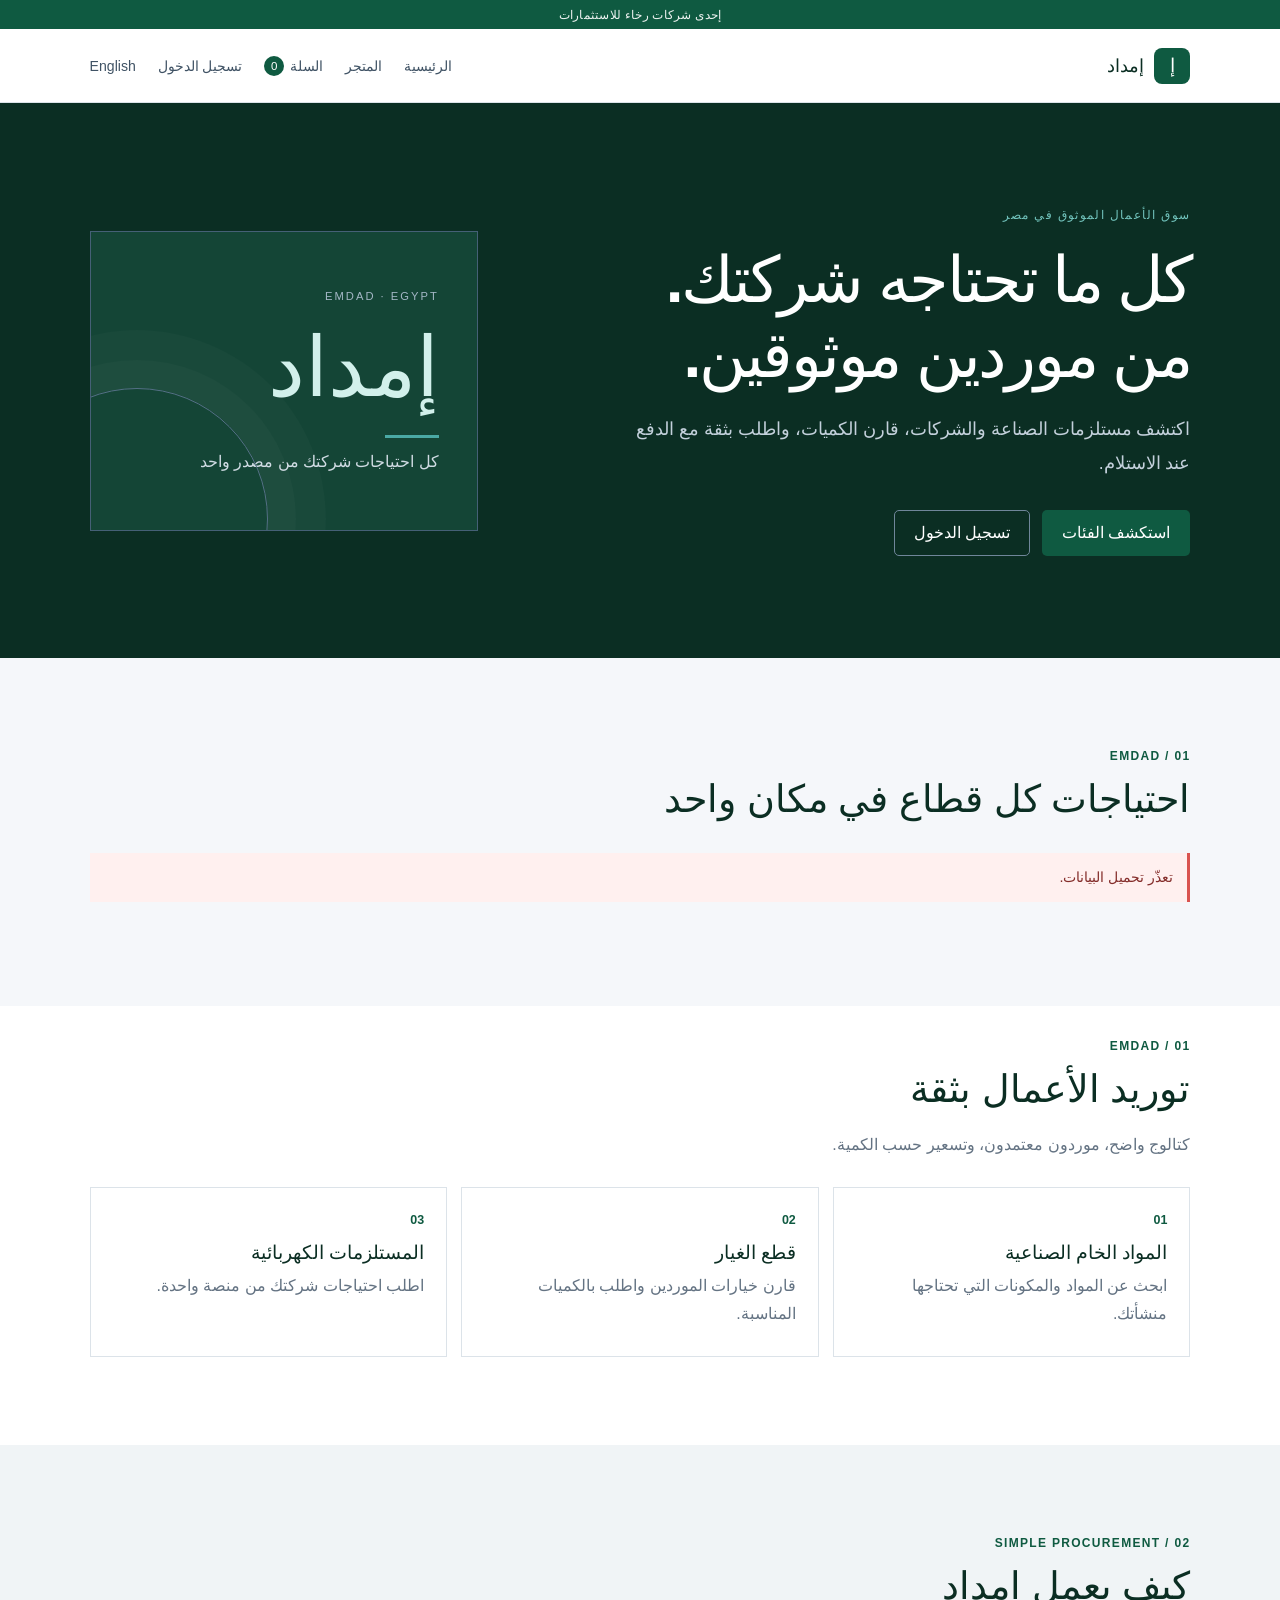
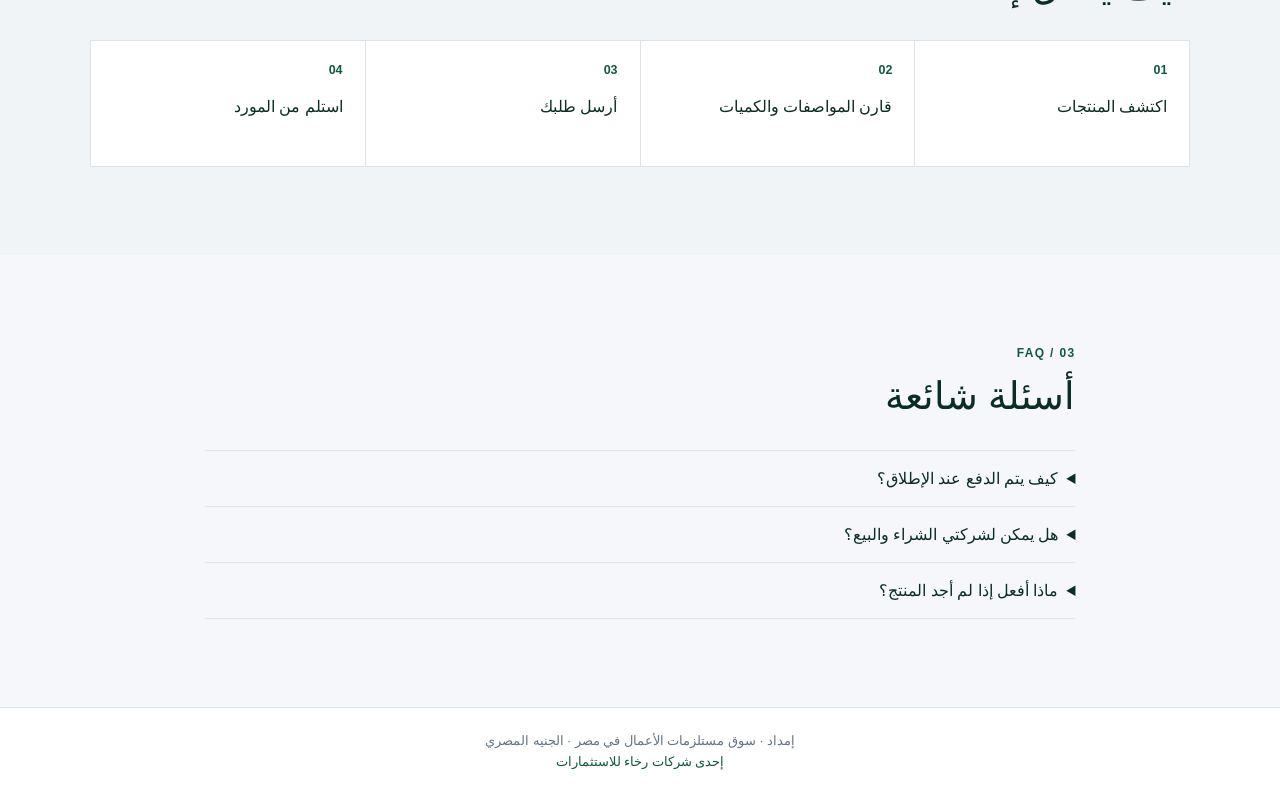
==== commit 7954d686: "Add files via upload" ====
--- a/index.html
+++ b/index.html
@@ -3,7 +3,7 @@
   <head>
     <meta charset="UTF-8">
     <meta name="viewport" content="width=device-width, initial-scale=1">
-    <meta name="theme-color" content="#142d45">
+    <meta name="theme-color" content="#0F5A41">
     <meta name="description" content="كل احتياجات شركتك من مصدر واحد">
     <title>إمداد | EMDAD</title>
     <meta name="robots" content="index,follow,max-image-preview:large">
@@ -15,17 +15,18 @@
     <meta name="twitter:card" content="summary">
     <link rel="canonical" href="./">
     <link rel="icon" type="image/svg+xml" href="./favicon.svg">
-    <link rel="stylesheet" href="./styles.css?v=3">
+    <link rel="stylesheet" href="./styles.css?v=4">
     <script type="application/ld+json" id="structured-data">
       {"@context":"https://schema.org","@type":"Organization","name":"إمداد | EMDAD","parentOrganization":{"@type":"Organization","name":"Rakhaa Investments","url":"https://rakhaa-investments.com"},"description":"سوق للمستلزمات الصناعية ومستلزمات الشركات في مصر."}
     </script>
     <script type="application/ld+json">
       {"@context":"https://schema.org","@type":"FAQPage","mainEntity":[{"@type":"Question","name":"كيف يتم الدفع عند الإطلاق؟","acceptedAnswer":{"@type":"Answer","text":"الدفع عند الاستلام؛ يسجل كل مورد حالة طلبه."}},{"@type":"Question","name":"هل يمكن لشركتي الشراء والبيع؟","acceptedAnswer":{"@type":"Answer","text":"نعم، بعد التحقق من الشركة واعتماد المتجر."}},{"@type":"Question","name":"ماذا أفعل إذا لم أجد المنتج؟","acceptedAnswer":{"@type":"Answer","text":"أرسل طلب توريد خاصًا بالمواصفات والكميات المطلوبة."}}]}
     </script>
-    <script src="./config.js?v=3"></script>
-    <script defer src="./app.js?v=3"></script>
+    <script src="./config.js?v=4"></script>
+    <script defer src="./app.js?v=4"></script>
   </head>
   <body>
+    <div class="parent-bar"><a href="https://rakhaa-investments.com" target="_blank" rel="noopener" data-i18n="footer_parent">إحدى شركات رخاء للاستثمارات</a></div>
     <header class="topbar">
       <a class="brand" href="/" aria-label="إمداد">
         <span class="brand-mark">إ</span>
@@ -299,7 +300,7 @@
 
     <footer>
       <span data-i18n="footer_note">للأعمال في مصر · الجنيه المصري</span>
-      <span class="footer-parent"><a href="https://rakhaa-investments.com" target="_blank" rel="noopener" data-i18n="footer_parent">إحدى شركات Rakhaa Investments</a></span>
+      <span class="footer-parent"><a href="https://rakhaa-investments.com" target="_blank" rel="noopener" data-i18n="footer_parent">إحدى شركات رخاء للاستثمارات</a></span>
     </footer>
   </body>
 </html>
--- a/styles.css
+++ b/styles.css
@@ -10,11 +10,11 @@
   background: #f5f7fa;
   font-synthesis: none;
   text-rendering: optimizeLegibility;
-  --navy: #142d45;
-  --navy-soft: #1c3c56;
-  --teal: #167c80;
-  --teal-dark: #11696c;
-  --teal-pale: #eaf5f4;
+  --navy: #0b2e23;
+  --navy-soft: #144536;
+  --teal: #0f5a41;
+  --teal-dark: #0a4331;
+  --teal-pale: #e8f2ed;
   --muted: #647383;
   --line: #dce3e9;
   --white: #fff;
@@ -284,3 +284,6 @@
 .footer-parent { display: block; margin-top: 6px; }
 .footer-parent a { color: var(--teal); font-weight: 650; }
 .footer-parent a:hover { text-decoration: underline; }
+.parent-bar { padding: 7px var(--page-gutter); background: var(--teal); color: #fff; font-size: .78rem; text-align: center; letter-spacing: .02em; }
+.parent-bar a { color: #fff; opacity: .92; }
+.parent-bar a:hover { opacity: 1; text-decoration: underline; }
